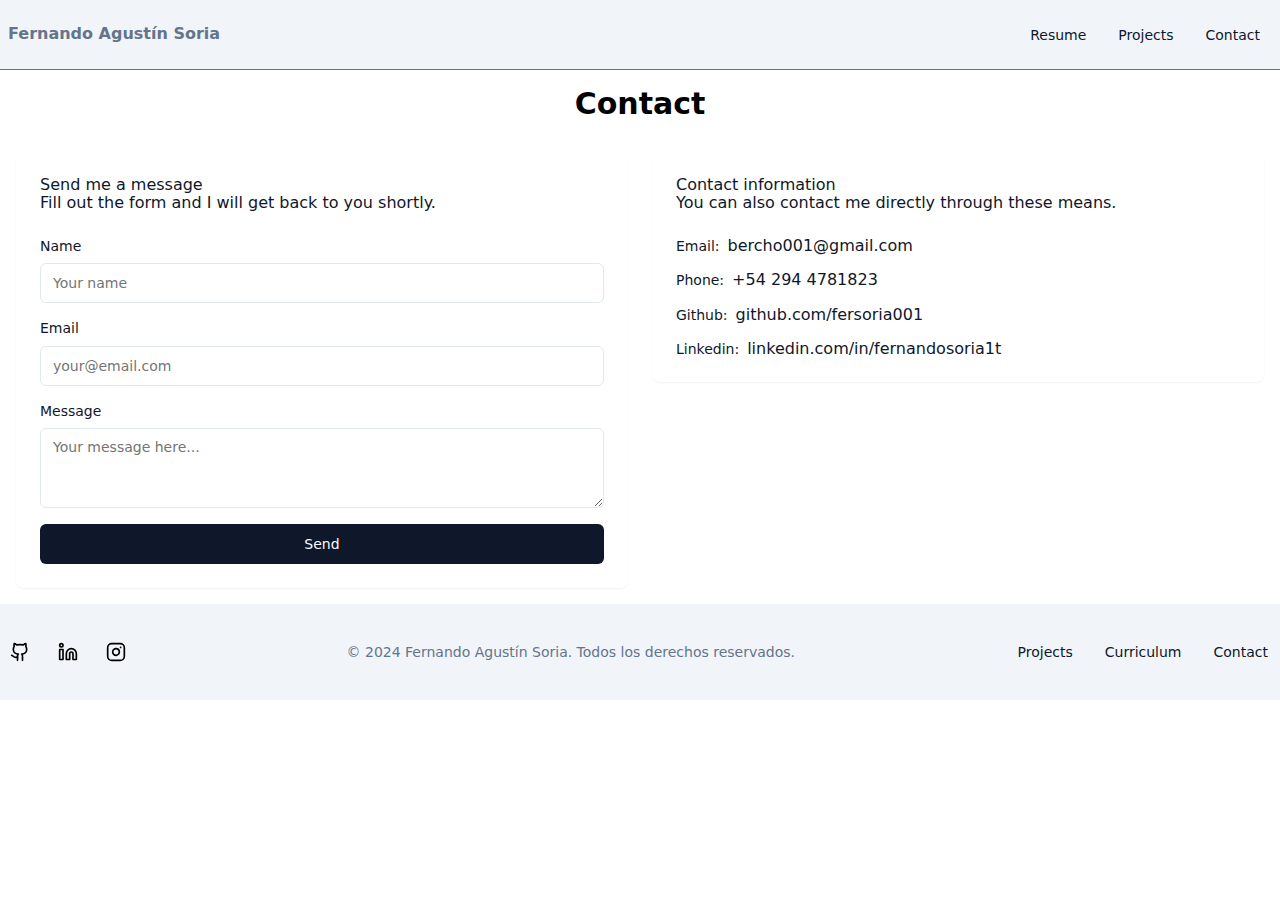
==== en/contact/index.html @ a51dfe83 "Added custom button component, and contact and resume pages. Fixed a typo in the import of the Layou" ====
<!DOCTYPE html>
<html lang="en">
  <head>
    <meta charset="UTF-8" />
    <meta name="viewport" content="width=device-width, initial-scale=1.0" />
    <title>Fernando Agustín Soria portfolio</title>
    <script src="/main.js" type="module" defer></script>
    <link rel="stylesheet" href="/global.css" />
    <link rel="stylesheet" href="/modern-normalize.css" />
    <link rel="stylesheet" href="index.css" />
  </head>
  <lay-out>
    <div slot="main" class="contact">
      <h1 class="contact-title">Contact</h1>
      <div class="contact-card-container">
        <my-card>
          <div slot="header">
            <h3 slot="title">Send me a message</h3>
            <p slot="description">
              Fill out the form and I will get back to you shortly.
            </p>
          </div>
          <div slot="content">
            <form class="contact-form">
              <div class="contact-form-input-group">
                <label class="contact-form-label" for="name">Name</label>
                <input
                  class="contact-form-input"
                  id="name"
                  name="name"
                  type="text"
                  placeholder="Your name"
                  required
                />
              </div>
              <div class="contact-form-input-group">
                <label class="contact-form-label" for="email">Email</label>
                <input
                  class="contact-form-input"
                  type="email"
                  id="email"
                  name="email"
                  placeholder="your@email.com"
                  required
                />
              </div>
              <div class="contact-form-input-group">
                <label class="contact-form-label" for="message">Message</label>
                <textarea
                  class="contact-form-textarea"
                  id="message"
                  name="message"
                  placeholder="Your message here..."
                  required
                ></textarea>
              </div>
              <custom-button type="submit" class="contact-form-submit-button">
                Send
              </custom-button>
            </form>
          </div>
        </my-card>

        <my-card>
          <div slot="header">
            <h3 slot="title">Contact information</h3>
            <p slot="description">
              You can also contact me directly through these means.
            </p>
          </div>

          <div slot="content" class="contact-info-card-content">
            <div class="contact-info-group">
              <label class="contact-form-label">Email:</label>
              <span>bercho001@gmail.com</span>
            </div>

            <div class="contact-info-group">
              <label class="contact-form-label">Phone:</label>
              <span>+54 294 4781823</span>
            </div>

            <div class="contact-info-group">
              <label class="contact-form-label">Github:</label>
              <a
                href="https://github.com/fersoria001/"
                target="_blank"
                rel="noopener noreferrer"
              >
                github.com/fersoria001
              </a>
            </div>

            <div class="contact-info-group">
              <label class="contact-form-label">Linkedin:</label>
              <a
                href="https://www.linkedin.com/in/fernandosoria1t/"
                target="_blank"
                rel="noopener noreferrer"
              >
                linkedin.com/in/fernandosoria1t
              </a>
            </div>
          </div>
        </my-card>
      </div>
    </div>
  </lay-out>
</html>
---- global.css ----
/* shared */
:root {
  --background: 0 0% 100%;
  --foreground: 222.2 47.4% 11.2%;
  --card: 0 0% 100%;
  --card-foreground: 222.2 47.4% 11.2%;
  --popover: 0 0% 100%;
  --popover-foreground: 222.2 47.4% 11.2%;
  --primary: 222.2 47.4% 11.2%;
  --primary-foreground: 210 40% 98%;
  --secondary: 210 40% 96.1%;
  --secondary-foreground: 222.2 47.4% 11.2%;
  --muted: 210 40% 96.1%;
  --muted-foreground: 215.4 16.3% 46.9%;
  --accent: 210 40% 96.1%;
  --accent-foreground: 222.2 47.4% 11.2%;
  --destructive: 0 100% 50%;
  --destructive-foreground: 210 40% 98%;
  --border: 214.3 31.8% 91.4%;
  --input: 214.3 31.8% 91.4%;
  --ring: 215 20.2% 65.1%;
  --radius: 0.5rem;
}
.responsive {
  max-width: 100%;
  height: auto;
}
---- en/contact/index.css ----
.contact {
  width: 100%;
  margin: 0 auto;
  padding: 1rem;
}

.contact > * + * {
  margin-top: 1.5rem;
}

.contact-title {
  font-size: 1.875rem;
  line-height: 2.25rem;
  font-weight: 700;
  text-align: center;
  margin-bottom: 1.5rem;
}

.contact-card-container {
  display: grid;
  gap: 1.5rem;
}

.contact-form > * + * {
  margin-top: 1rem;
}

.contact-form-input-group > * + * {
  margin-top: 0.5rem;
}

.contact-form-label {
  font-size: 0.875rem;
  line-height: 1.25rem;
  font-weight: 500;
  line-height: 1;
}

.contact-form-input {
  display: flex;
  height: 2.5rem;
  width: 100%;
  border-radius: calc(var(--radius) - 2px);
  border-width: 1px;
  border-color: hsl(var(--input));
  background-color: hsl(var(--background));
  padding: 0.5rem 0.75rem;
  font-size: 0.875rem;
  line-height: 1.25rem;
}

.contact-form-textarea {
  display: flex;
  min-height: 80px;
  width: 100%;
  border-radius: calc(var(--radius) - 2px);
  border-width: 1px;
  border-color: hsl(var(--input));
  background-color: hsl(var(--background));
  padding: 0.5rem 0.75rem;
  font-size: 0.875rem;
  line-height: 1.25rem;
}

.contact-form-submit-button {
  width: 100%;
}


.contact-info-card-content > * + * {
  margin-top: 1rem;
}

.contact-info-group {
  display: flex;
  align-items: center;
}

.contact-info-group > * + * {
  margin-left: 0.5rem;
}

.contact-info-icon {
  height: 1.25rem;
  width: 1.25rem;
  color: hsl(var(--muted-foreground));
}

a:hover {
  text-decoration-line: underline;
}

@media (width >= 768px) {
  .contact-card-container {
    grid-template-columns: repeat(2, minmax(0, 1fr));
  }
}
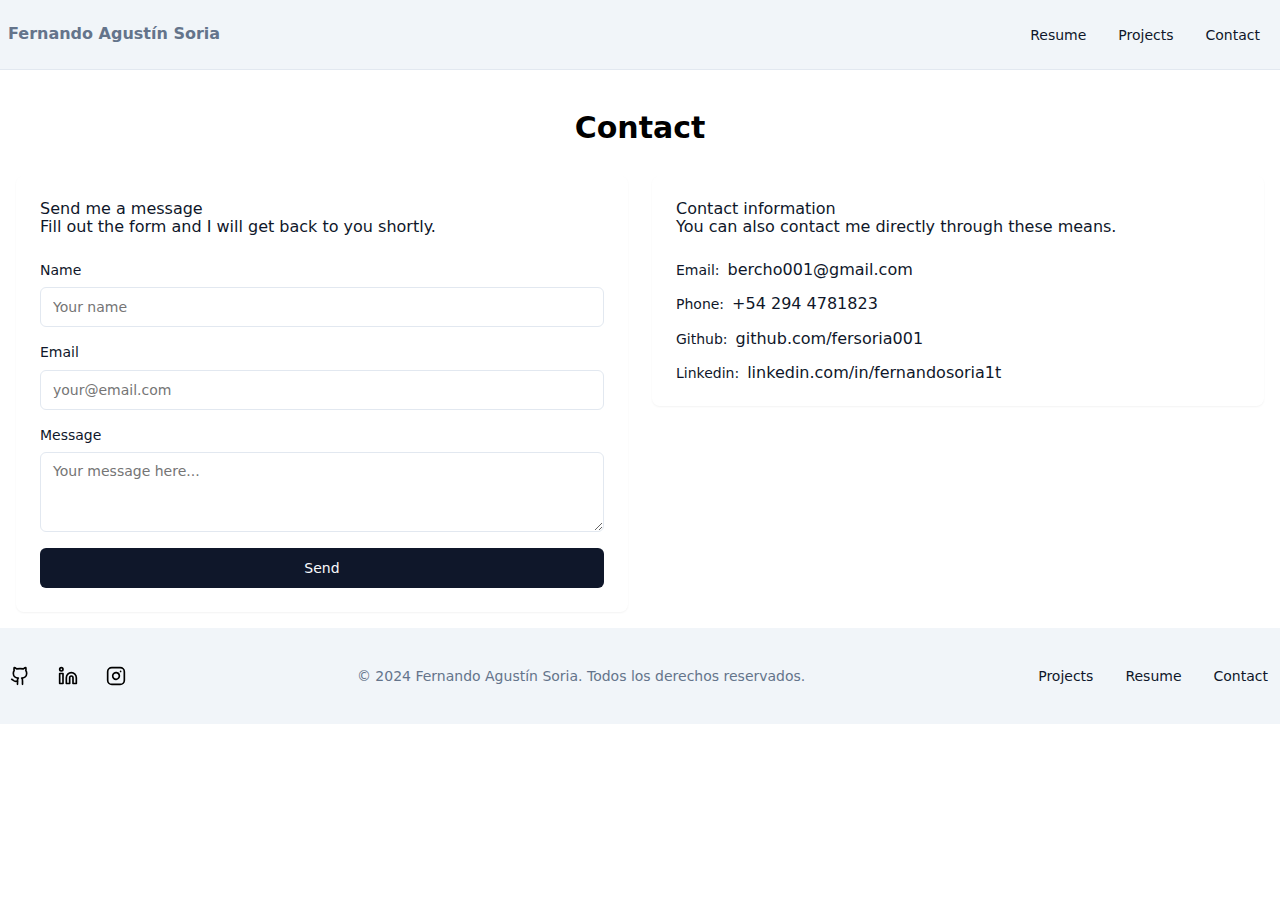
==== commit b0f42eaa: "Added functionality to submit contact messages. Fix typo error in footer links list." ====
--- a/en/contact/index.html
+++ b/en/contact/index.html
@@ -5,12 +5,14 @@
     <meta name="viewport" content="width=device-width, initial-scale=1.0" />
     <title>Fernando Agustín Soria portfolio</title>
     <script src="/main.js" type="module" defer></script>
+    <script src="index.js" type="module" defer></script>
     <link rel="stylesheet" href="/global.css" />
     <link rel="stylesheet" href="/modern-normalize.css" />
     <link rel="stylesheet" href="index.css" />
   </head>
   <lay-out>
     <div slot="main" class="contact">
+      <toast-alert></toast-alert>
       <h1 class="contact-title">Contact</h1>
       <div class="contact-card-container">
         <my-card>
@@ -21,7 +23,7 @@
             </p>
           </div>
           <div slot="content">
-            <form class="contact-form">
+            <form id="contact-form" class="contact-form">
               <div class="contact-form-input-group">
                 <label class="contact-form-label" for="name">Name</label>
                 <input
@@ -32,6 +34,7 @@
                   placeholder="Your name"
                   required
                 />
+                <p id="name-error" class="error hidden"></p>
               </div>
               <div class="contact-form-input-group">
                 <label class="contact-form-label" for="email">Email</label>
@@ -43,6 +46,7 @@
                   placeholder="your@email.com"
                   required
                 />
+                <p id="email-error" class="error hidden"></p>
               </div>
               <div class="contact-form-input-group">
                 <label class="contact-form-label" for="message">Message</label>
@@ -53,6 +57,7 @@
                   placeholder="Your message here..."
                   required
                 ></textarea>
+                <p id="message-error" class="error hidden"></p>
               </div>
               <custom-button type="submit" class="contact-form-submit-button">
                 Send
--- a/en/contact/index.css
+++ b/en/contact/index.css
@@ -66,7 +66,6 @@
   width: 100%;
 }
 
-
 .contact-info-card-content > * + * {
   margin-top: 1rem;
 }
@@ -90,6 +89,10 @@
   text-decoration-line: underline;
 }
 
+.hidden {
+  display: none;
+}
+
 @media (width >= 768px) {
   .contact-card-container {
     grid-template-columns: repeat(2, minmax(0, 1fr));
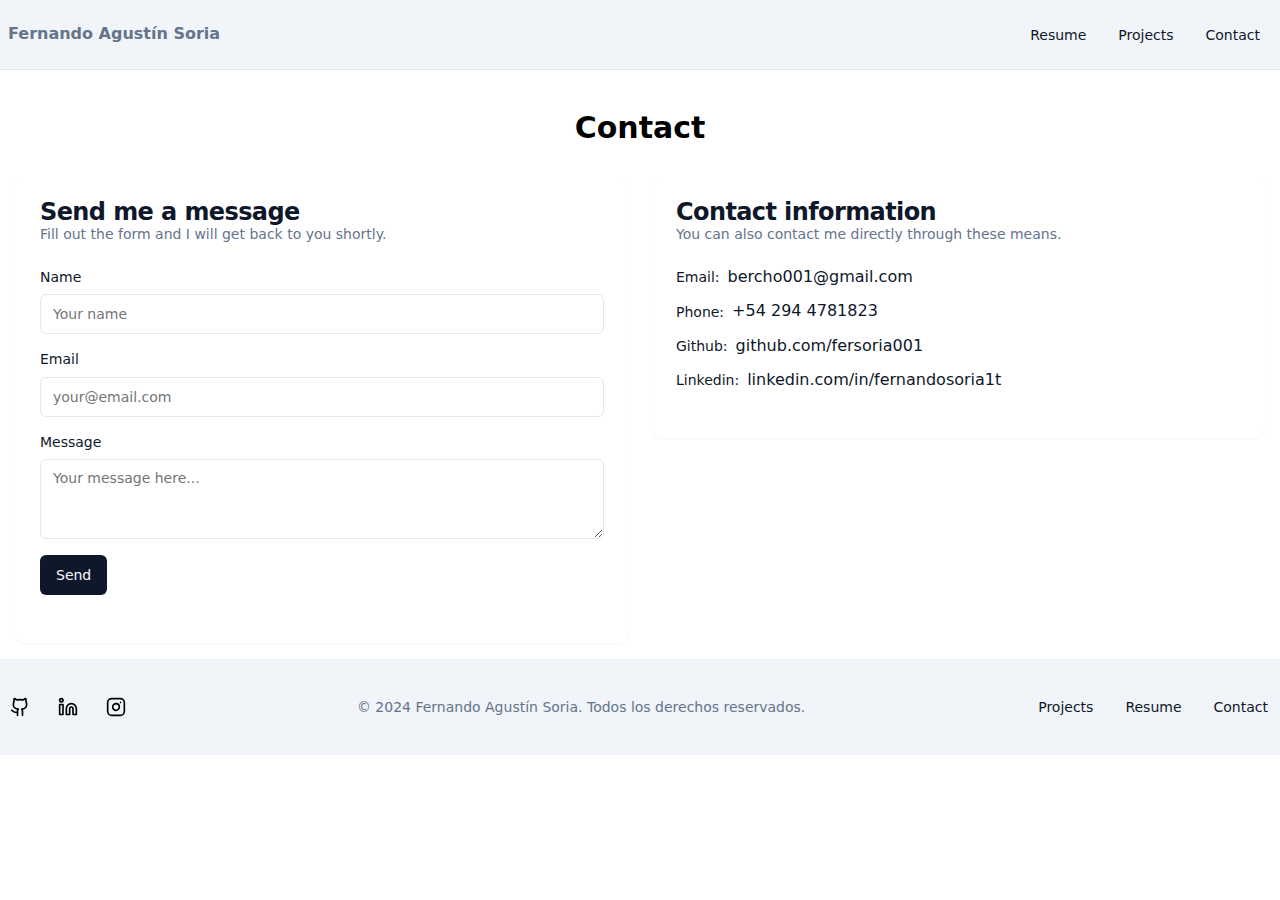
==== commit 8ef04884: "Added a landing page and moved projects to /en/projects. Added badge component. Fix nested slot styl" ====
--- a/en/contact/index.html
+++ b/en/contact/index.html
@@ -16,12 +16,12 @@
       <h1 class="contact-title">Contact</h1>
       <div class="contact-card-container">
         <my-card>
-          <div slot="header">
+          
             <h3 slot="title">Send me a message</h3>
             <p slot="description">
               Fill out the form and I will get back to you shortly.
             </p>
-          </div>
+         
           <div slot="content">
             <form id="contact-form" class="contact-form">
               <div class="contact-form-input-group">
@@ -67,12 +67,12 @@
         </my-card>
 
         <my-card>
-          <div slot="header">
+   
             <h3 slot="title">Contact information</h3>
             <p slot="description">
               You can also contact me directly through these means.
             </p>
-          </div>
+        
 
           <div slot="content" class="contact-info-card-content">
             <div class="contact-info-group">
